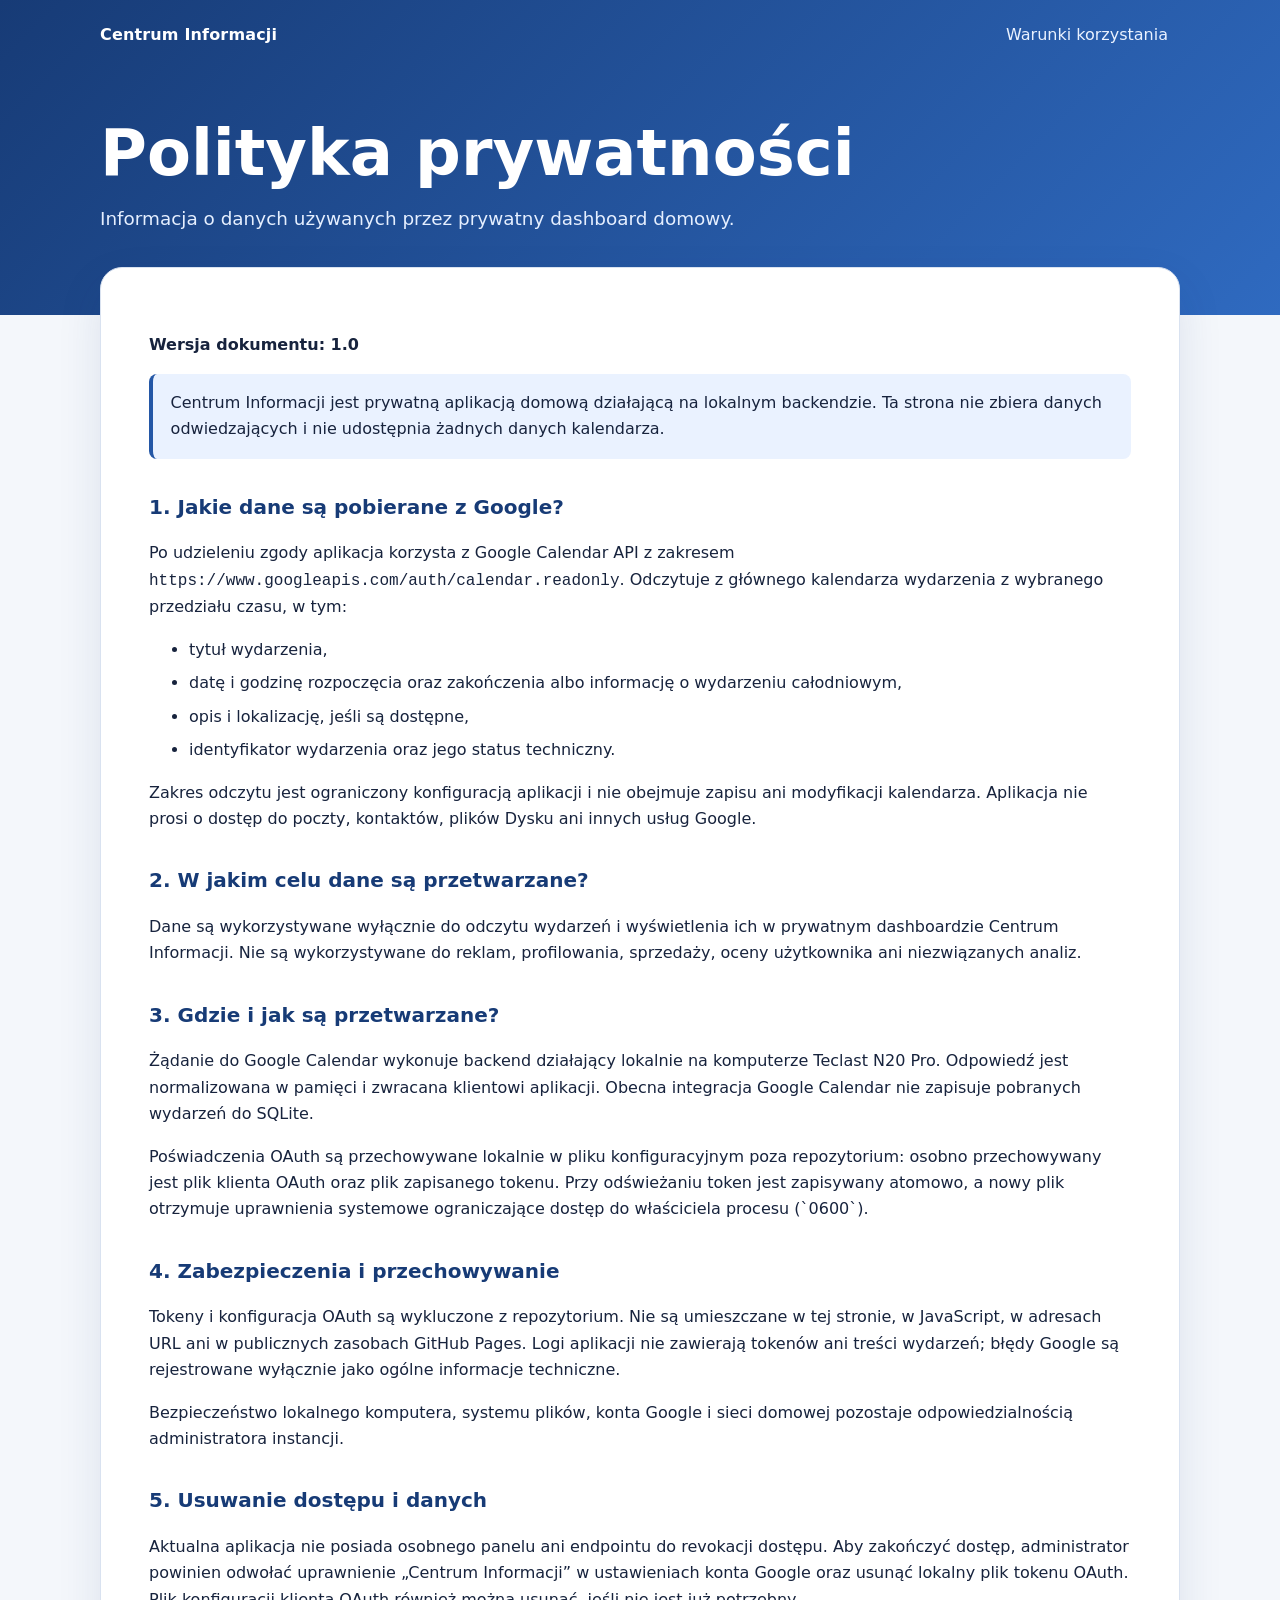
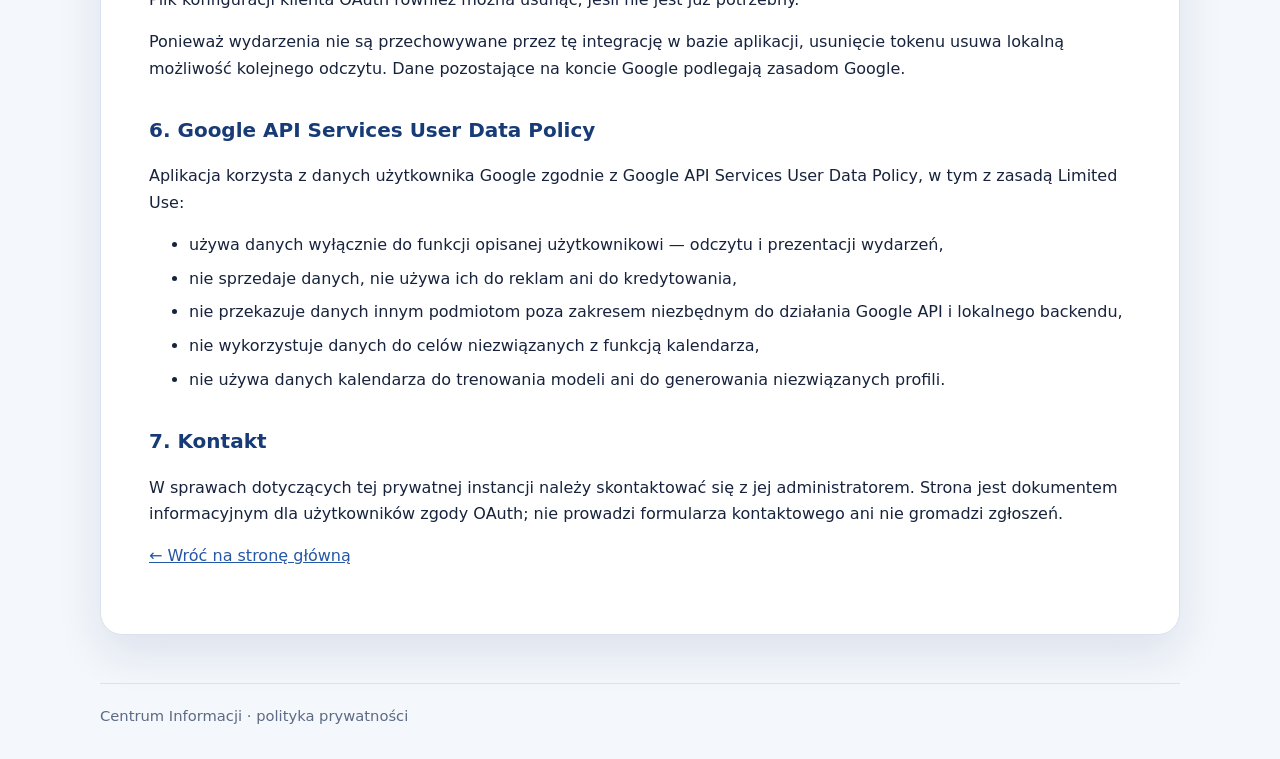
==== privacy.html @ 4f0ac266 "docs: add OAuth information pages" ====
<!doctype html>
<html lang="pl">
<head>
  <meta charset="utf-8">
  <meta name="viewport" content="width=device-width, initial-scale=1">
  <meta name="description" content="Polityka prywatności aplikacji Centrum Informacji.">
  <title>Polityka prywatności — Centrum Informacji</title>
  <link rel="stylesheet" href="style.css">
</head>
<body>
  <header class="site-header">
    <nav class="nav" aria-label="Główna nawigacja">
      <a class="brand" href="index.html">Centrum Informacji</a>
      <div class="nav-links"><a href="terms.html">Warunki korzystania</a></div>
    </nav>
    <div class="hero"><h1>Polityka prywatności</h1><p>Informacja o danych używanych przez prywatny dashboard domowy.</p></div>
  </header>

  <main class="content">
    <article class="prose">
      <p><strong>Wersja dokumentu: 1.0</strong></p>
      <div class="notice">Centrum Informacji jest prywatną aplikacją domową działającą na lokalnym backendzie. Ta strona nie zbiera danych odwiedzających i nie udostępnia żadnych danych kalendarza.</div>

      <h2>1. Jakie dane są pobierane z Google?</h2>
      <p>Po udzieleniu zgody aplikacja korzysta z Google Calendar API z zakresem <code>https://www.googleapis.com/auth/calendar.readonly</code>. Odczytuje z głównego kalendarza wydarzenia z wybranego przedziału czasu, w tym:</p>
      <ul>
        <li>tytuł wydarzenia,</li>
        <li>datę i godzinę rozpoczęcia oraz zakończenia albo informację o wydarzeniu całodniowym,</li>
        <li>opis i lokalizację, jeśli są dostępne,</li>
        <li>identyfikator wydarzenia oraz jego status techniczny.</li>
      </ul>
      <p>Zakres odczytu jest ograniczony konfiguracją aplikacji i nie obejmuje zapisu ani modyfikacji kalendarza. Aplikacja nie prosi o dostęp do poczty, kontaktów, plików Dysku ani innych usług Google.</p>

      <h2>2. W jakim celu dane są przetwarzane?</h2>
      <p>Dane są wykorzystywane wyłącznie do odczytu wydarzeń i wyświetlenia ich w prywatnym dashboardzie Centrum Informacji. Nie są wykorzystywane do reklam, profilowania, sprzedaży, oceny użytkownika ani niezwiązanych analiz.</p>

      <h2>3. Gdzie i jak są przetwarzane?</h2>
      <p>Żądanie do Google Calendar wykonuje backend działający lokalnie na komputerze Teclast N20 Pro. Odpowiedź jest normalizowana w pamięci i zwracana klientowi aplikacji. Obecna integracja Google Calendar nie zapisuje pobranych wydarzeń do SQLite.</p>
      <p>Poświadczenia OAuth są przechowywane lokalnie w pliku konfiguracyjnym poza repozytorium: osobno przechowywany jest plik klienta OAuth oraz plik zapisanego tokenu. Przy odświeżaniu token jest zapisywany atomowo, a nowy plik otrzymuje uprawnienia systemowe ograniczające dostęp do właściciela procesu (`0600`).</p>

      <h2>4. Zabezpieczenia i przechowywanie</h2>
      <p>Tokeny i konfiguracja OAuth są wykluczone z repozytorium. Nie są umieszczane w tej stronie, w JavaScript, w adresach URL ani w publicznych zasobach GitHub Pages. Logi aplikacji nie zawierają tokenów ani treści wydarzeń; błędy Google są rejestrowane wyłącznie jako ogólne informacje techniczne.</p>
      <p>Bezpieczeństwo lokalnego komputera, systemu plików, konta Google i sieci domowej pozostaje odpowiedzialnością administratora instancji.</p>

      <h2>5. Usuwanie dostępu i danych</h2>
      <p>Aktualna aplikacja nie posiada osobnego panelu ani endpointu do revokacji dostępu. Aby zakończyć dostęp, administrator powinien odwołać uprawnienie „Centrum Informacji” w ustawieniach konta Google oraz usunąć lokalny plik tokenu OAuth. Plik konfiguracji klienta OAuth również można usunąć, jeśli nie jest już potrzebny.</p>
      <p>Ponieważ wydarzenia nie są przechowywane przez tę integrację w bazie aplikacji, usunięcie tokenu usuwa lokalną możliwość kolejnego odczytu. Dane pozostające na koncie Google podlegają zasadom Google.</p>

      <h2>6. Google API Services User Data Policy</h2>
      <p>Aplikacja korzysta z danych użytkownika Google zgodnie z Google API Services User Data Policy, w tym z zasadą Limited Use:</p>
      <ul>
        <li>używa danych wyłącznie do funkcji opisanej użytkownikowi — odczytu i prezentacji wydarzeń,</li>
        <li>nie sprzedaje danych, nie używa ich do reklam ani do kredytowania,</li>
        <li>nie przekazuje danych innym podmiotom poza zakresem niezbędnym do działania Google API i lokalnego backendu,</li>
        <li>nie wykorzystuje danych do celów niezwiązanych z funkcją kalendarza,</li>
        <li>nie używa danych kalendarza do trenowania modeli ani do generowania niezwiązanych profili.</li>
      </ul>

      <h2>7. Kontakt</h2>
      <p>W sprawach dotyczących tej prywatnej instancji należy skontaktować się z jej administratorem. Strona jest dokumentem informacyjnym dla użytkowników zgody OAuth; nie prowadzi formularza kontaktowego ani nie gromadzi zgłoszeń.</p>
      <p><a href="index.html">← Wróć na stronę główną</a></p>
    </article>
  </main>

  <footer class="footer"><div class="footer-inner">Centrum Informacji · polityka prywatności</div></footer>
</body>
</html>
---- style.css ----
:root {
  color-scheme: light;
  --ink: #17233d;
  --muted: #5c6a83;
  --blue: #2457a6;
  --blue-dark: #173b76;
  --blue-light: #eaf2ff;
  --line: #d9e2f0;
  --paper: #ffffff;
  --background: #f4f7fb;
  --shadow: 0 18px 45px rgba(23, 59, 118, 0.11);
}

* { box-sizing: border-box; }

html { scroll-behavior: smooth; }

body {
  margin: 0;
  background: var(--background);
  color: var(--ink);
  font: 16px/1.65 system-ui, -apple-system, BlinkMacSystemFont, "Segoe UI", sans-serif;
}

a { color: var(--blue); }
a:hover, a:focus-visible { color: var(--blue-dark); }

.site-header {
  background: linear-gradient(135deg, #173b76, #2f6ac0);
  color: #fff;
  padding: 1rem 1.25rem 5rem;
}

.nav,
.hero,
.content,
.footer-inner {
  width: min(100% - 2rem, 1080px);
  margin-inline: auto;
}

.nav {
  display: flex;
  align-items: center;
  justify-content: space-between;
  gap: 1rem;
}

.brand {
  color: #fff;
  font-weight: 750;
  text-decoration: none;
  letter-spacing: .01em;
}

.nav-links {
  display: flex;
  flex-wrap: wrap;
  gap: .35rem;
  justify-content: flex-end;
}

.nav-links a {
  border-radius: 999px;
  color: #eaf2ff;
  padding: .4rem .75rem;
  text-decoration: none;
}

.nav-links a:hover,
.nav-links a:focus-visible {
  background: rgba(255, 255, 255, .16);
  color: #fff;
}

.hero { padding: 4rem 0 0; }
.hero h1 { font-size: clamp(2.2rem, 5vw, 4.2rem); line-height: 1.08; margin: 0 0 1rem; }
.hero p { color: #e5efff; font-size: 1.15rem; max-width: 700px; margin: 0; }

.content { margin-top: -3rem; padding-bottom: 3rem; }

.card,
.prose {
  background: var(--paper);
  border: 1px solid var(--line);
  border-radius: 22px;
  box-shadow: var(--shadow);
}

.card { padding: clamp(1.25rem, 3vw, 2rem); }
.grid { display: grid; gap: 1rem; grid-template-columns: repeat(3, 1fr); margin-top: 1rem; }
.grid .card { box-shadow: none; }
.card h2, .card h3 { line-height: 1.25; margin-top: 0; }

.prose { padding: clamp(1.25rem, 4vw, 3rem); }
.prose h1 { line-height: 1.15; margin-top: 0; }
.prose h2 { color: var(--blue-dark); font-size: 1.25rem; margin-top: 2rem; }
.prose h3 { font-size: 1.05rem; margin-top: 1.4rem; }
.prose li + li { margin-top: .45rem; }
.notice { background: var(--blue-light); border-left: 4px solid var(--blue); border-radius: 8px; padding: 1rem 1.1rem; }

.button {
  background: var(--blue);
  border-radius: 999px;
  color: #fff;
  display: inline-block;
  font-weight: 700;
  margin-top: 1rem;
  padding: .65rem 1rem;
  text-decoration: none;
}
.button:hover, .button:focus-visible { background: var(--blue-dark); color: #fff; }

.footer { color: var(--muted); font-size: .92rem; padding: 0 0 2rem; }
.footer-inner { border-top: 1px solid var(--line); padding-top: 1.25rem; }

@media (max-width: 700px) {
  .nav { align-items: flex-start; flex-direction: column; }
  .nav-links { justify-content: flex-start; }
  .site-header { padding-bottom: 4rem; }
  .hero { padding-top: 3rem; }
  .grid { grid-template-columns: 1fr; }
}
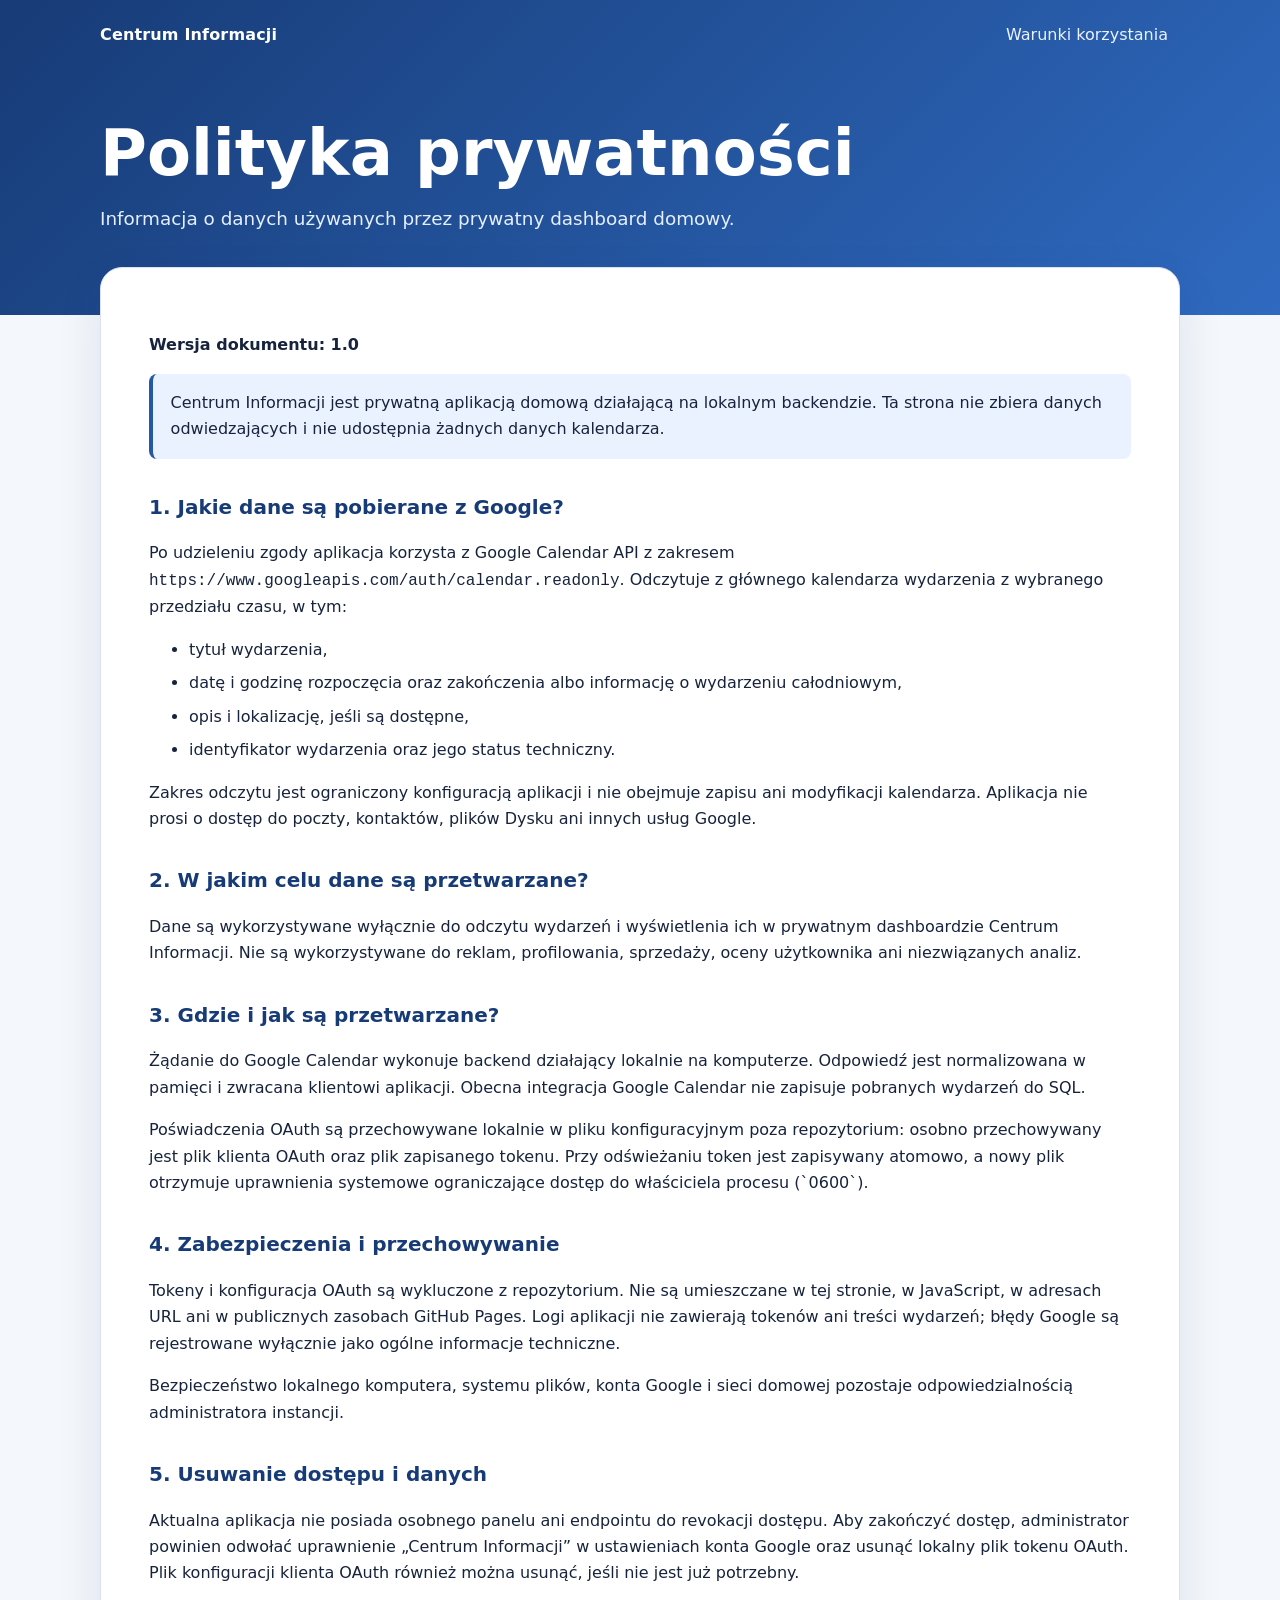
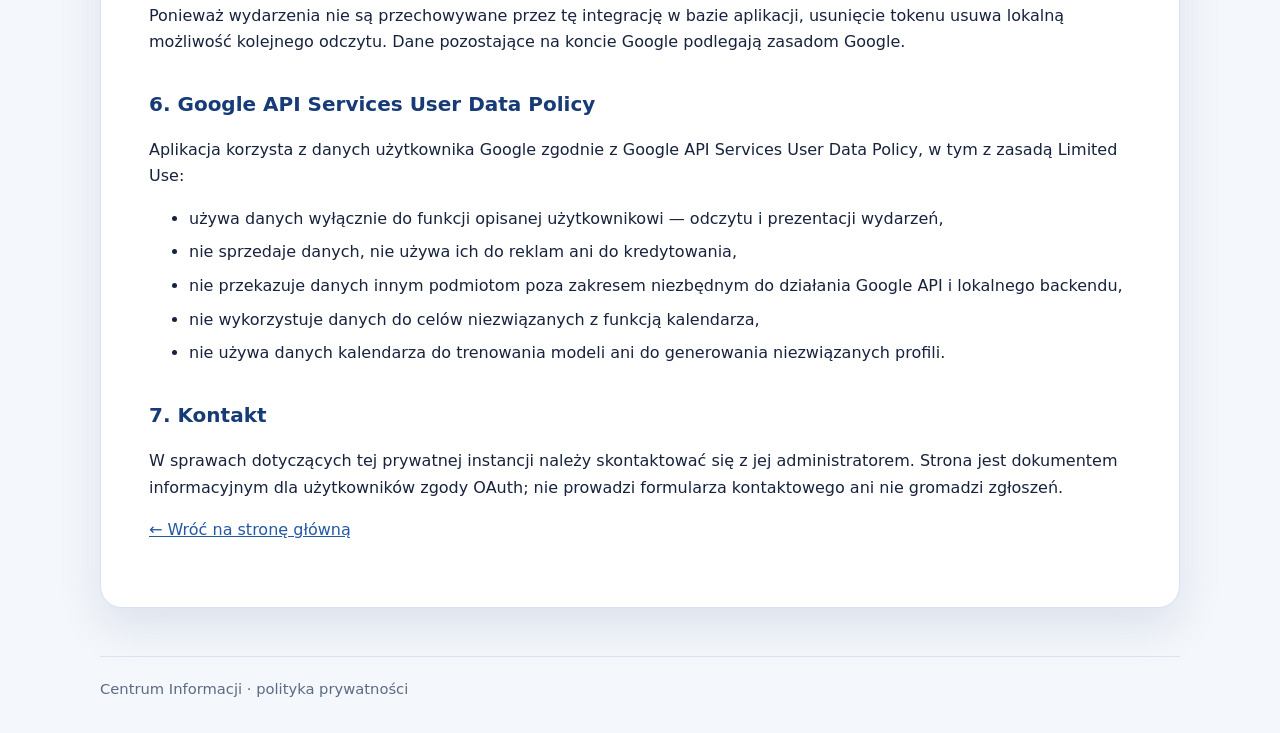
==== commit 581f90a8: "Clarify Google Calendar integration details Updated the description of Google Calendar integration t" ====
--- a/privacy.html
+++ b/privacy.html
@@ -35,7 +35,7 @@
       <p>Dane są wykorzystywane wyłącznie do odczytu wydarzeń i wyświetlenia ich w prywatnym dashboardzie Centrum Informacji. Nie są wykorzystywane do reklam, profilowania, sprzedaży, oceny użytkownika ani niezwiązanych analiz.</p>
 
       <h2>3. Gdzie i jak są przetwarzane?</h2>
-      <p>Żądanie do Google Calendar wykonuje backend działający lokalnie na komputerze Teclast N20 Pro. Odpowiedź jest normalizowana w pamięci i zwracana klientowi aplikacji. Obecna integracja Google Calendar nie zapisuje pobranych wydarzeń do SQLite.</p>
+      <p>Żądanie do Google Calendar wykonuje backend działający lokalnie na komputerze. Odpowiedź jest normalizowana w pamięci i zwracana klientowi aplikacji. Obecna integracja Google Calendar nie zapisuje pobranych wydarzeń do SQL.</p>
       <p>Poświadczenia OAuth są przechowywane lokalnie w pliku konfiguracyjnym poza repozytorium: osobno przechowywany jest plik klienta OAuth oraz plik zapisanego tokenu. Przy odświeżaniu token jest zapisywany atomowo, a nowy plik otrzymuje uprawnienia systemowe ograniczające dostęp do właściciela procesu (`0600`).</p>
 
       <h2>4. Zabezpieczenia i przechowywanie</h2>
